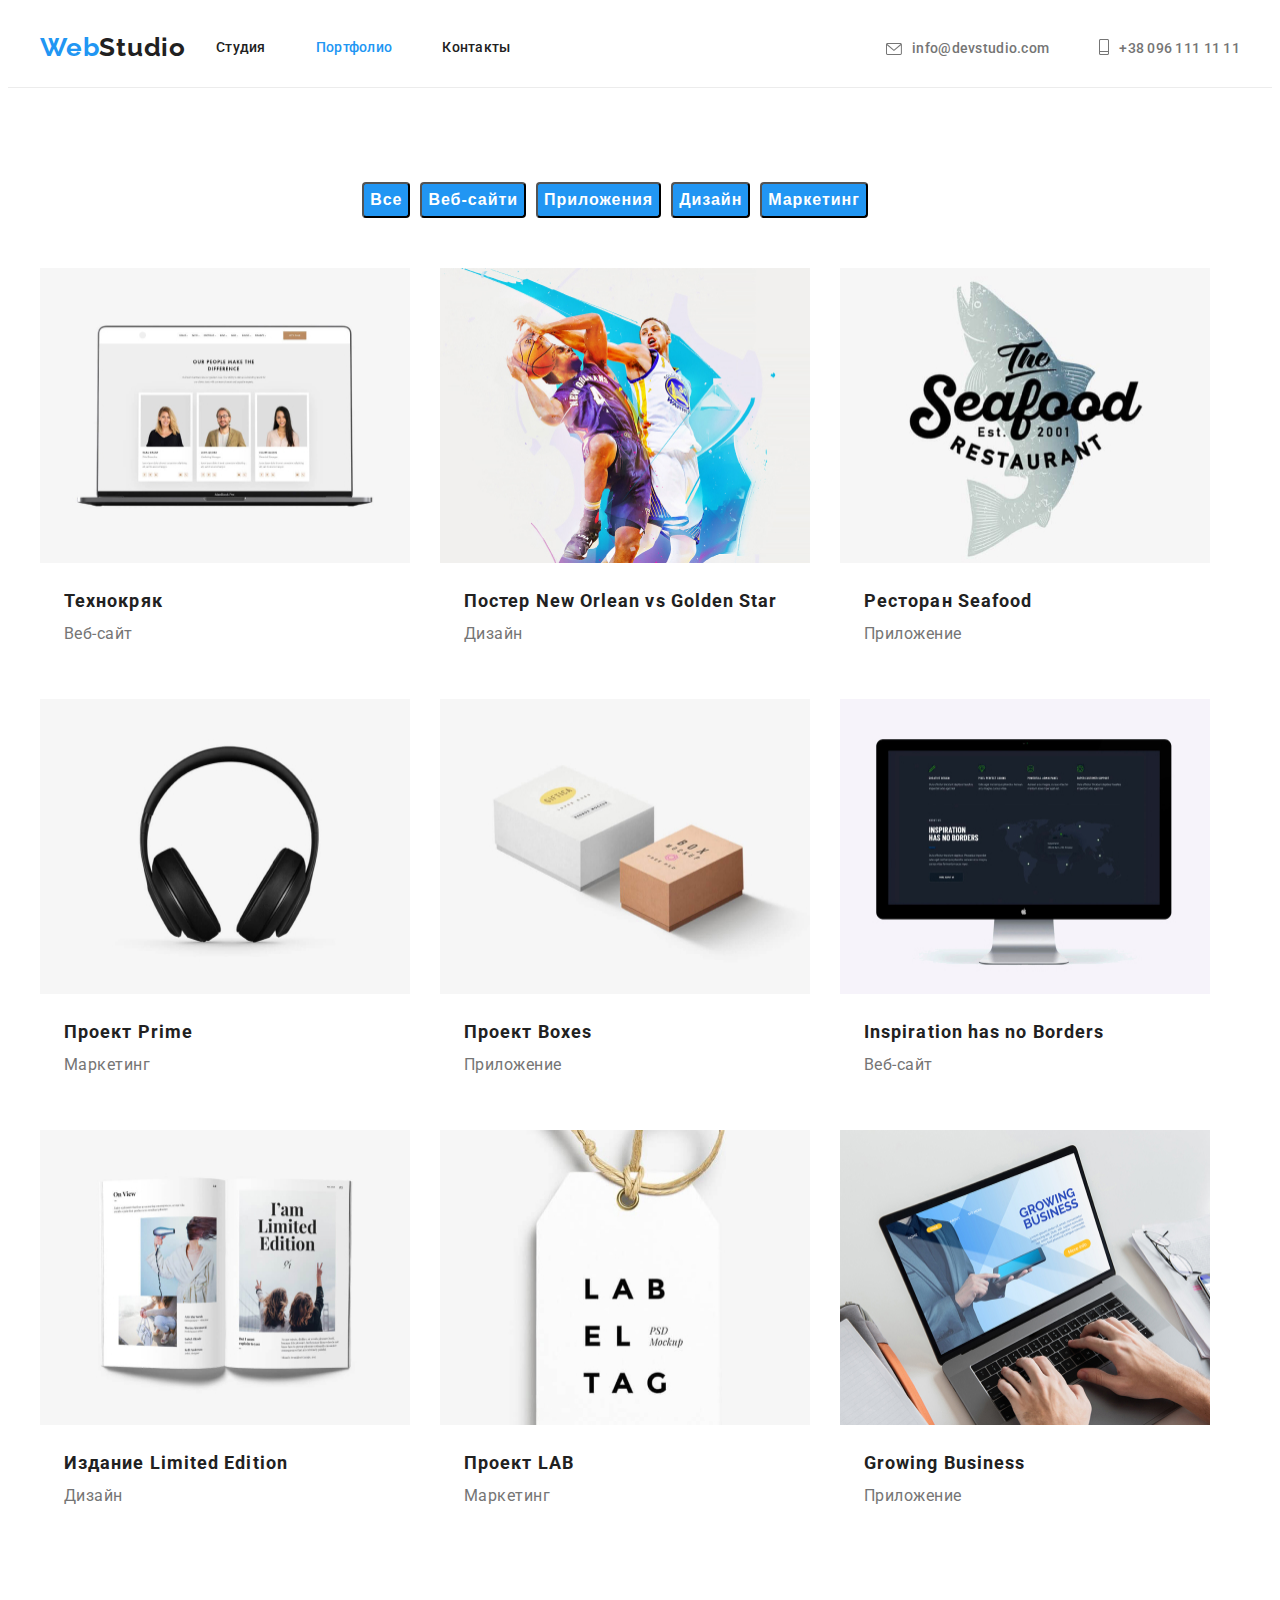
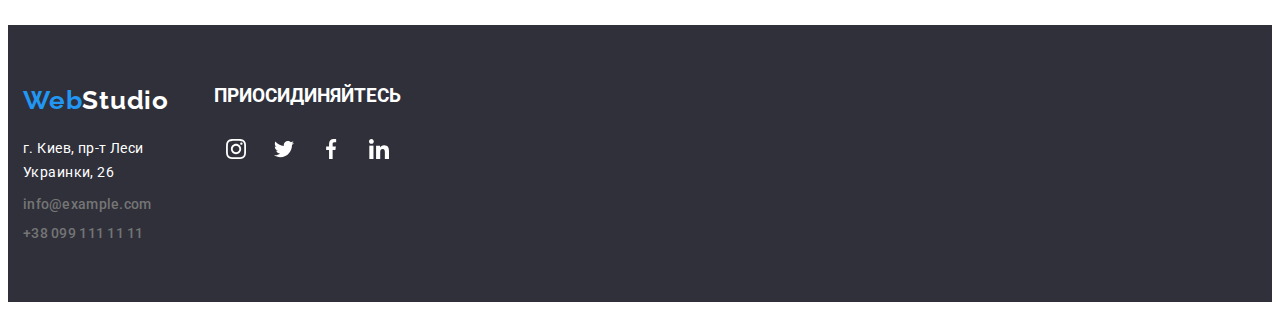
==== portfolio.html @ cb2737ea "DZ 6" ====
<!DOCTYPE html>
<html lang="en">
<head>
    <meta charset="UTF-8">
    <meta http-equiv="X-UA-Compatible" content="IE=edge">
    <meta name="viewport" content="width=device-width, initial-scale=1.0">
    <title>Портфолио</title>
    <link rel="preconnect" href="https://fonts.gstatic.com">
    <link href="https://fonts.googleapis.com/css2?family=Raleway:wght@700&family=Roboto:wght@400;500;700;900&display=swap"
        rel="stylesheet">
        <link rel="stylesheet" href="https://cdnjs.cloudflare.com/ajax/libs/modern-normalize/1.0.0/modern-normalize.min.css"
            integrity="sha512-ISS7cAi1PEhQ8jnbJpJZMd29NlhNj4AWYyLOSp2CE/CsHxTCu+r+t0D2yoJudVrd0/8fTVPUVDzY5Tvli75u/g=="
            crossorigin="anonymous" referrerpolicy="no-referrer" />
    <link rel="stylesheet" href="css/style.css">
</head>
<body>
<header class="header">
    <div class="container con-header">
        <nav class="navigation">

            <a class="logo link" href="./index.html">Web<span class="logo-header">Studio</span></a>
            <ul class="navigation-list list">

                <li class="navigation-item">
                    <a class="navigation-link link " href="./index.html">Студия</a>
                </li>
                <li class="navigation-item">
                    <a class="navigation-link link current" href="./portfolio.html">Портфолио</a>
                </li>
                <li class="navigation-item">
                    <a class="navigation-link link" href="">Контакты</a>
                </li>
            </ul>
        </nav>
        <ul class="contakt-list">
            <li class="contakt-item list">
                <a class="mail-link link" href="">
                    <svg class="contact-svg" height="12px" width="16px">
                        <use href="/images/sprite.svg#icon-mail"></use>
                    </svg>info@devstudio.com</a>
            </li>
            <li class="contakt-item list">
                <a class="tel-link link" href=""><svg class="contact-svg" height="16px" width="10px">
                        <use href="/images/sprite.svg#icon-telbook"></use>
                    </svg>+38 096 111 11 11</a>
            </li>
        </ul>
    </div>
</header>
    <main class="main">
        <section class="menu">
            <div class="container" >
                <ul class="btn-list list">
                    <li class="btn-item"><button class="butn-type" type="button">Все</button></li>
                    <li class="btn-item"><button class="butn-type" type="button">Веб-сайти</button></li>
                    <li class="btn-item"><button class="butn-type" type="button">Приложения</button></li>
                    <li class="btn-item"><button class="butn-type" type="button">Дизайн</button></li>
                    <li class="btn-item"><button class="butn-type" type="button">Маркетинг</button></li>
                </ul>
            
            <ul class="menu-list list ">
                <li class="menu-item">
                    <a href="#" class="team-list-link-wraper link" ></a>
                    <div class="div-overlay"> 
                    <img src="./images/portfolio/img.jpg" alt="" width="370" height="295">
        
                    <p class="overlay" >Технокряк это современная площадка распространения коронавируса. Компании используют эту платформу для цифрового
                    шпионажа и атак на защищённые сервера конкурентов.</p></div>
                    <div class="menu-div">
                    <h3 class="menu-description">Технокряк</h3>
                    <p class="menu-description-p" >Веб-сайт</p></div>
                </li>
                <li class="menu-item"><img src="./images/portfolio/img-1.jpg" alt="" width="370" height="295">
                    <div class="menu-div">
                <h3 class="menu-description">Постер New Orlean vs Golden Star</h3>
                    <p class="menu-description-p" >Дизайн</p></div>
                </li>
                <li class="menu-item"><img src="./images/portfolio/img-2.jpg" alt="" width="370" height="295">
                    
                    <div class="menu-div">
                <h3 class="menu-description">Ресторан Seafood</h3>
                    <p class="menu-description-p" >Приложение</p></div>
                </li>
                <li class="menu-item"><img src="./images/portfolio/img-3.jpg" alt="" width="370" height="295">
                    <div class="menu-div">
                <h3 class="menu-description">Проект Prime</h3>
                    <p class="menu-description-p" >Маркетинг</p></div>
                </li>
                <li class="menu-item"><img src="./images/portfolio/img-4.jpg" alt="" width="370" height="295">
                    <div class="menu-div">
                <h3 class="menu-description">Проект Boxes</h3>
                    <p class="menu-description-p" >Приложение</p></div>
                </li>
                <li class="menu-item"><img src="./images/portfolio/img-5.jpg" alt="" width="370" height="295">
                    <div class="menu-div">
                <h3 class="menu-description">Inspiration has no Borders</h3>
                    <p class="menu-description-p" >Веб-сайт</p></div>
                </li>
                <li class="menu-item"><img src="./images/portfolio/img-6.jpg" alt="" width="370" height="295">
                    <div class="menu-div">
                <h3 class="menu-description">Издание Limited Edition</h3>
                    <p class="menu-description-p" >Дизайн</p></div>
                </li>
                <li class="menu-item"><img src="./images/portfolio/img-7.jpg" alt="" width="370" height="295">
                    <div class="menu-div">
                <h3 class="menu-description">Проект LAB</h3>
                    <p class="menu-description-p" >Маркетинг</p></div>
                </li>
                <li class="menu-item"><img src="./images/portfolio/img-8.jpg" alt="" width="370" height="295">
                    <div class="menu-div">
                <h3 class="menu-description">Growing Business</h3>
                    <p class="menu-description-p" >Приложение</p></div>
                </li>
            </ul>
            </div>
        </section>
    </main>
    <footer class="footer-menu">
        <div class="container">
            <a class="logo link" href="./index.html">Web<span class="logo-footer">Studio</span></a>
            <address class="footer">
                <ul class="footer-list list">
                    <li class="footer-item"><a class="footer-contact-one link" href="https://goo.gl/maps/YCKshzvYgtPCa8FL9"
                            target="_blank" rel="noopener noreferrer">г. Киев, пр-т Леси Украинки, 26</a>
                    </li>
                    <li class="footer-item"><a class="footer-contact link"
                            href="mailto:info@example.com">info@example.com</a></li>
                    <li class="footer-item"><a class="footer-contact link" href="tel:+380991111111">+38 099 111 11 11</a>
                    </li>
                </ul>
            </address>
        </div>
        <div class="conect">
            <h3 class="conect-social">ПРИОСИДИНЯЙТЕСЬ</h3>
            <ul class="social-list list">
                <li class="social-list-item">
                    <a href="" class="social-list-links link">
                        <svg class="social-list-icons">
                            <use href="./images/sprite.svg#icon-instagram"></use>
                        </svg>
                    </a>
                </li>
                <li class="social-list-item">
                    <a href="" class="social-list-links link">
                        <svg class="social-list-icons">
                            <use href="./images/sprite.svg#icon-twitter"></use>
                        </svg>
                    </a>
                </li>
                <li class="social-list-item">
                    <a href="" class="social-list-links link">
                        <svg class="social-list-icons">
                            <use href="./images/sprite.svg#icon-facebook"></use>
                        </svg>
                    </a>
                </li>
                <li class="social-list-item">
                    <a href="" class="social-list-links link">
                        <svg class="social-list-icons">
                            <use href="./images/sprite.svg#icon-linkedin"></use>
                        </svg>
                    </a>
                </li>
            </ul>
        
        </div>
    </footer>
</body>
</html>
---- css/style.css ----
:root {
  --primery-text-color: rgba(33, 150, 243, 1);
  --text-one-color: rgba(33, 33, 33, 1);
  --text-two-color: rgba(117, 117, 117, 1);
  --backgraund-color: rgba(47, 48, 58, 1);
  --adres-color: rgba(255, 255, 255, 1);
  --adres-two-color: rgba(255, 255, 255, 0, 6);
  --butn-color: rgba(245, 244, 250, 1);
}
h1,
h2,
h3,
h4,
h5,
h6,
p {
  margin-top: 0;
  margin-bottom: 0;
}
ul,
ol {
  margin-top: 0;
  margin-bottom: 0;
  padding-left: 0;
}
img {
  display: block;
}
body {
  font-family: Roboto;
}

.list {
  list-style: none;
}
.link {
  text-decoration: none;
}
.container {
  width: 1200px;
  padding-left: 15px;
  padding-right: 15px;
  margin-left: auto;
  margin-right: auto;
}
.header {
  padding-top: 24px;
  padding-bottom: 24px;
  border-bottom: 1px Solid #ececec;
}
.logo-div {
  margin-right: 93px;
}
.logo {
  font-family: Raleway;
  font-weight: bold;
  font-size: 26px;
  line-height: 1.19;
  letter-spacing: 0.03em;
  color: var(--primery-text-color);
  display: block;
  align-items: center;
  justify-content: center;
  margin-right: 30px;
}

.logo-header {
  font-family: Raleway;
  font-weight: bold;
  font-size: 26px;
  line-height: 1.19;
  letter-spacing: 0.03em;
  color: var(--text-one-color);
}
.con-header {
  display: flex;
}
.navigation {
  display: flex;
  align-items: center;
}
.navigation-list {
  display: flex;
}
.navigation-item:not(:last-child) {
  margin-right: 50px;
}
.navigation-item {
  font-weight: 500;
  font-size: 14px;
  line-height: 16px;
  letter-spacing: 0.02em;
  color: var(--text-one-color);
}

.navigation-link {
  position: relative;
  font-weight: 500;
  font-size: 14px;
  line-height: 16px;
  letter-spacing: 0.02em;
  color: var(--text-one-color);
}
.navigation-item .link.current {
  color: var(--primery-text-color);
}
.contakt-list {
  display: flex;
  align-items: center;
  margin-left: auto;
}
.contakt-list .contakt-item + .contakt-item {
  margin-left: 50px;
}
.mail-link {
  font-weight: 500;
  font-size: 14px;
  line-height: 16px;
  letter-spacing: 0.02em;
  color: var(--text-two-color);
}
.contact-svg {
  margin-right: 10px;
  margin-bottom: -2px;
  fill: rgba(117, 117, 117, 1);
}
.contact-svg:hover,
.contact-svg:focus {
  fill: var(--primery-text-color);
}
.tel-link {
  font-weight: 500;
  font-size: 14px;
  line-height: 16px;
  letter-spacing: 0.02em;
  color: var(--text-two-color);
}
.navigation-link:hover,
.navigation-link:focus {
  color: var(--primery-text-color);
}
.mail-link:hover,
.mail-link:focus {
  color: var(--primery-text-color);
}
.tel-link:hover,
.tel-link:focus {
  color: var(--primery-text-color);
}

.hero {
  width: 1600px;
  padding-top: 200px;
  padding-bottom: 200px;
  background-color: rgba(196, 196, 196, 1);
  background: linear-gradient(rgba(47, 48, 58, 0.4), rgba(47, 48, 58, 0.4)),
    url('../images/hero/bg.jpg');
  background-size: cover;
}

.center-item-head {
  font-weight: 900;
  font-size: 44px;
  line-height: 60px;
  letter-spacing: 0.06em;
  text-transform: uppercase;
  text-align: center;
  color: white;
  margin: 0 auto;
  width: 696px;
}
.butn {
  font-weight: bold;
  font-size: 16px;
  line-height: 30px;
  letter-spacing: 0.06em;
  background: var(--primery-text-color);
  color: var(--adres-color);
  border-radius: 4px;
  margin-top: 30px;
  display: block;
  margin: 0 auto;
}
.butn-type {
  font-weight: bold;
  font-size: 16px;
  line-height: 30px;
  letter-spacing: 0.06em;
  background: var(--primery-text-color);
  color: var(--adres-color);
  border-radius: 4px;
}
.butn-type:hover,
.butn-type:focus {
  background-color: var(--adres-color);
  color: var(--primery-text-color);
}

.btn-item {
  display: flex;
}
.butn:hover,
.butn:focus {
  background-color: var(--adres-color);
  color: var(--primery-text-color);
}
.description {
  padding-top: 94px;
}
.description-list {
  display: flex;
  justify-content: space-between;
}
.description-item:not(:last-child) {
  margin-right: 30px;
}
.description-foto {
  display: flex;
  justify-content: space-between;
}
.description-header {
  font-weight: bold;
  font-size: 14px;
  line-height: 16px;
  letter-spacing: 0.03em;
  text-transform: uppercase;
  color: var(--text-one-color);
  width: 270px;
  height: 16px;
}
.description-p {
  font-size: 14px;
  line-height: 24px;
  letter-spacing: 0.03em;
  color: var(--text-two-color);
  width: 270px;
  height: 75px;
  align: Left;
  margin-top: 10px;
}
.work {
  padding-top: 94px;
  padding-bottom: 94px;
}
.work-description {
  font-weight: bold;
  font-size: 36px;
  line-height: 42px;
  letter-spacing: 0.03em;
  color: var(--text-one-color);
  text-align: center;
  margin-bottom: 50px;
}

.team {
  padding-top: 94px;
  padding-bottom: 94px;
  text-align: center;
  background-color: rgba(245, 244, 250, 1);
}
.team-photos {
  width: 270px;
  background-color: var(--adres-color);
}
.team-photos:not(:last-child) {
  margin-right: 30px;
}
.team-description {
  padding-top: 30px;
  padding-bottom: 30px;
  padding-left: 32px;
  padding-right: 32px;
}
.team-list {
  display: flex;
}

.team-header {
  font-weight: bold;
  font-size: 36px;
  line-height: 42px;
  letter-spacing: 0.03em;
  color: var(--text-one-color);
  text-align: center;
  margin-bottom: 50px;
}
.team-name {
  font-weight: 500;
  font-size: 16px;
  line-height: 19px;
  letter-spacing: 0.03em;
  color: var(--text-one-color);
}
.team-position {
  font-size: 16px;
  line-height: 19px;
  letter-spacing: 0.03em;
  color: var(--text-two-color);
  margin-bottom: 16px;
}

.logo-header {
  color: var(--text-one-color);
}

.footer-menu {
  display: flex;
  padding-top: 60px;
  padding-bottom: 60px;
}
.footer-contact {
  font-size: 14px;
  line-height: 24px;
  letter-spacing: 0.03em;
}
.footer-item:not(:last-child) {
  margin-bottom: 10px;
}
.footer-contact:hover,
.footer-contact:focus {
  color: var(--primery-text-color);
}
.menu-description {
  font-weight: bold;
  font-size: 18px;
  line-height: 36px;
  letter-spacing: 0.06em;
  color: var(--text-one-color);
}
.menu {
  padding-top: 94px;
  padding-bottom: 94px;
}
.menu-list {
  display: flex;
  flex-wrap: wrap;
  margin-left: -30px;
  margin-top: -30px;
}
.menu-description-p {
  font-size: 16px;
  line-height: 30px;
  letter-spacing: 0.03em;
  color: var(--text-two-color);
}
.menu-item {
  margin-left: 30px;
  margin-top: 30px;
}

.menu-div {
  padding-top: 20px;
  padding-bottom: 20px;
  padding-left: 24px;
  padding-right: 24px;
}
.footer {
  font-style: normal;
  margin-top: 20px;
}
.footer-contact {
  font-weight: 500;
  font-size: 14px;
  line-height: 16px;
  letter-spacing: 0.02em;
  color: var(--text-two-color);
}
.hero {
  background-color: var(--backgraund-color);
}
.btn-list {
  display: flex;
  justify-content: center;
  margin-right: 50px;
  margin-bottom: 50px;
}
.btn-item:not(:last-child) {
  margin-right: 10px;
}
.footer-menu {
  background-color: rgba(47, 48, 58, 1);
}
.footer-contact-one {
  font-family: Roboto;
  font-size: 14px;
  line-height: 24px;
  letter-spacing: 0.03em;

  color: white;
}
.logo-footer {
  color: var(--adres-color);
}
.social-list-icon {
  width: 20px;
  height: 20px;
  fill: rgba(175, 177, 184, 1);
}
.social-list {
  display: flex;
  justify-content: space-between;
}
.social-list-link {
  display: flex;
  justify-content: center;
  align-items: center;
  width: 44px;
  height: 44px;
  background-color: rgba(255, 255, 255, 1);
  border-radius: 50%;
}
.social-list-link:hover,
.social-list-link:focus {
  fill: rgba(255, 255, 255, 1);
  background-color: rgba(33, 150, 243, 1);
}
.social-list-link:hover .social-list-icon,
.social-list-link:focus .social-list-icon {
  fill: var(--adres-color);
}
.social-list-links:hover,
.social-list-links:focus {
  background-color: rgba(33, 150, 243, 1);
}
.social-list-links {
  display: flex;
  justify-content: center;
  align-items: center;
  width: 44px;
  height: 44px;
  fill: var(--primery-text-color);
  border-radius: 50%;
}

.social-list-icons {
  width: 20px;
  height: 20px;
  fill: var(--adres-color);
}
.clients {
  padding-left: 215px;
  padding-right: 215px;
}
.clients-header {
  font-weight: bold;
  font-size: 36px;
  line-height: 42px;
  letter-spacing: 0.03em;
  color: var(--text-one-color);
  text-align: center;
  margin-bottom: 50px;
  margin-top: 94px;
}
.clients-list-icon {
  width: 106px;
  height: 60px;
  fill: rgba(175, 177, 184, 1);
}
.clients-list-link {
  display: flex;
  justify-content: center;
  align-items: center;
  border: 1px solid rgba(175, 177, 184, 1);
  width: 170px;
  height: 92px;
}
.clients-list-link:hover,
.clients-list-link:focus {
  background-color: var(--primery-text-color);
}
.clients-list-link:hover .clients-list-icon,
.clients-list-link:focus .clients-list-icon {
  fill: var(--adres-color);
}
.clients-list {
  display: flex;
  justify-content: space-between;
  margin-bottom: 94px;
}
.conect {
  margin-right: 1100px;
  padding-bottom: 30px;
}
.conect-social {
  color: var(--adres-color);
  margin-bottom: 20px;
}
.des {
  width: 270px;
  height: 120px;
}
.des-icon {
  margin-left: 100px;
  margin-bottom: 30px;
}
.overlay {
  position: absolute;
  top: 0;
  left: 0;
  padding-left: 24px;
  padding-right: 24px;
  padding-top: 63px;
  padding-bottom: 63px;
  color: #ffffff;
  width: 100%;
  height: 294px;
  font-size: 18px;
  line-height: 28px;
  letter-spacing: 0.03em;
  transform: translateY(100%);
  transition: transform 250ms linear;

  background-color: rgba(33, 150, 243, 0.9);
}
.div-overlay {
  position: relative;
  overflow: hidden;
}
.div-overlay:hover .overlay,
.div-overlay:focus .overlay {
  transform: translateY(0);
}
.work-photo-overlay-one {
  position: absolute;
  width: 370px;
  height: 70px;
  color: #ffffff;
  font-size: 14px;
  line-height: 16px;
  text-align: center;
  letter-spacing: 0.03em;
  text-transform: uppercase;
  padding-top: 27px;
  padding-bottom: 27px;
  bottom: 0;

  background-color: rgba(47, 48, 58, 0.8);
}
.work-photo-overlay-two {
  position: absolute;
  width: 370px;
  height: 70px;
  color: #ffffff;
  font-size: 14px;
  line-height: 16px;
  text-align: center;
  letter-spacing: 0.03em;
  text-transform: uppercase;
  padding-top: 27px;
  padding-bottom: 27px;
  bottom: 0;
  left: 415px;
  background-color: rgba(47, 48, 58, 0.8);
}
.work-photo-overlay-three {
  position: absolute;
  width: 370px;
  height: 70px;
  color: #ffffff;
  font-size: 14px;
  line-height: 16px;
  text-align: center;
  letter-spacing: 0.03em;
  text-transform: uppercase;
  padding-top: 27px;
  padding-bottom: 27px;
  bottom: 0;
  left: 815px;
  background-color: rgba(47, 48, 58, 0.8);
}
.description-foto {
  position: relative;
}
.backdrop {
  position: fixed;
  top: 0;
  left: 0;
  width: 100vw;
  height: 100vh;
  background-color: rgba(0, 0, 0, 0.2);
}
.modal {
  position: absolute;
  top: 50%;
  left: 50%;
  transform: translate(-10%, -20%);
  width: 528px;
  height: 580px;
  left: 536px;
  top: 221px;

  background: #ffffff;
}
.model-close-butn {
  display: flex;
  text-align: center;
  justify-content: center;

  padding-top: 5px;
  position: absolute;
  top: 8px;
  right: 8px;
  width: 30px;
  height: 30px;
  background-color: transparent;
  border: 1px solid rgba(0, 0, 0, 0.1);
  border-radius: 50%;
  cursor: pointer;
}
.is-hidden {
  opacity: 0;
  visibility: hidden;
  pointer-events: none;
}
.navigation-link::after {
  content: '';
  position: absolute;
  bottom: 0;
  margin-bottom: -31px;
  display: block;
  width: 100%;
  height: 5px;
  background-color: rgba(33, 150, 243, 1);
  opacity: 0;
  transition: 250ms;
}
.navigation-link:hover::after {
  opacity: 1;
}
.icon-x {
  width: 18px;
  height: 18px;
}
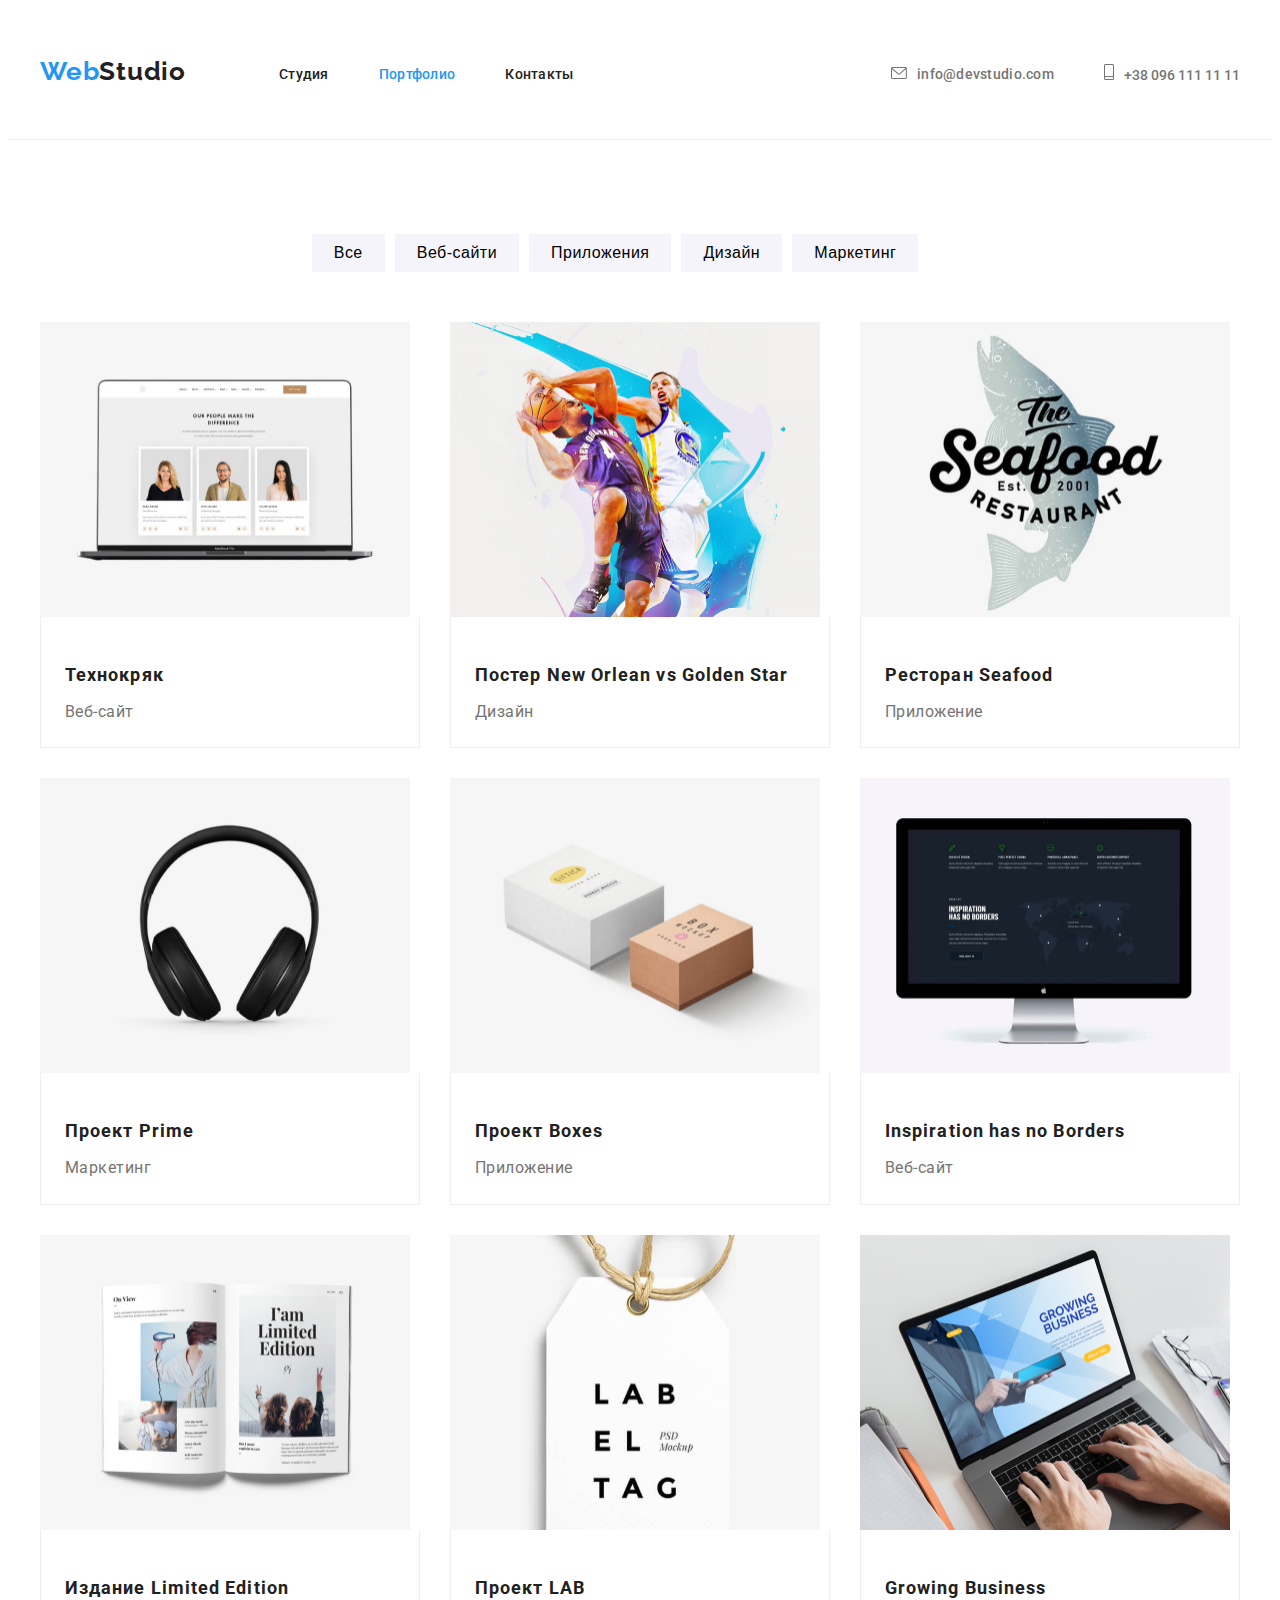
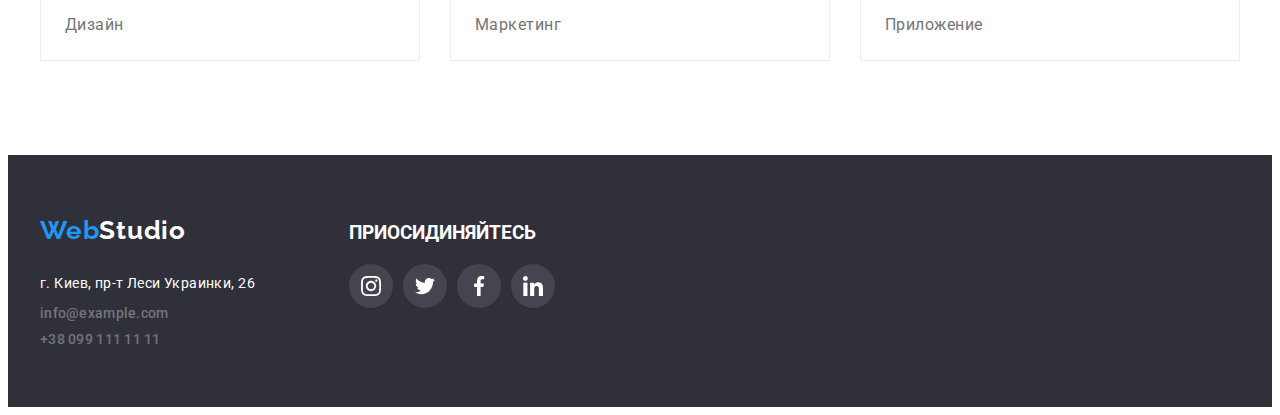
==== commit 354fec2e: "DZ6" ====
--- a/portfolio.html
+++ b/portfolio.html
@@ -22,7 +22,7 @@
             <ul class="navigation-list list">
 
                 <li class="navigation-item">
-                    <a class="navigation-link link " href="./index.html">Студия</a>
+                    <a class="navigation-link link" href="./index.html">Студия</a>
                 </li>
                 <li class="navigation-item">
                     <a class="navigation-link link current" href="./portfolio.html">Портфолио</a>
@@ -34,14 +34,14 @@
         </nav>
         <ul class="contakt-list">
             <li class="contakt-item list">
-                <a class="mail-link link" href="">
+                <a class="mail-link link" href="mailto:info@devstudio.com">
                     <svg class="contact-svg" height="12px" width="16px">
-                        <use href="/images/sprite.svg#icon-mail"></use>
+                        <use href="./images/sprite.svg#icon-mail"></use>
                     </svg>info@devstudio.com</a>
             </li>
             <li class="contakt-item list">
-                <a class="tel-link link" href=""><svg class="contact-svg" height="16px" width="10px">
-                        <use href="/images/sprite.svg#icon-telbook"></use>
+                <a class="tel-link link" href="tel:80961111111"><svg class="contact-svg" height="16px" width="10px">
+                        <use href="./images/sprite.svg#icon-telbook"></use>
                     </svg>+38 096 111 11 11</a>
             </li>
         </ul>
@@ -60,7 +60,7 @@
             
             <ul class="menu-list list ">
                 <li class="menu-item">
-                    <a href="#" class="team-list-link-wraper link" ></a>
+                    <a href="#" class="texno-link" >
                     <div class="div-overlay"> 
                     <img src="./images/portfolio/img.jpg" alt="" width="370" height="295">
         
@@ -69,101 +69,172 @@
                     <div class="menu-div">
                     <h3 class="menu-description">Технокряк</h3>
                     <p class="menu-description-p" >Веб-сайт</p></div>
-                </li>
-                <li class="menu-item"><img src="./images/portfolio/img-1.jpg" alt="" width="370" height="295">
+                    </a>
+                </li>
+                <li class="menu-item">
+                    <a href="#" class="texno-link">
+                    <div class="div-overlay">
+                    <img src="./images/portfolio/img-1.jpg" alt="" width="370" height="295">
+
+                    <p class="overlay">Технокряк это современная площадка распространения коронавируса. Компании используют эту платформу
+                        для цифрового
+                        шпионажа и атак на защищённые сервера конкурентов.</p>
+                    </div>
                     <div class="menu-div">
                 <h3 class="menu-description">Постер New Orlean vs Golden Star</h3>
                     <p class="menu-description-p" >Дизайн</p></div>
-                </li>
-                <li class="menu-item"><img src="./images/portfolio/img-2.jpg" alt="" width="370" height="295">
+                    </a>
+                </li>
+                <li class="menu-item">
+                    <a href="#" class="texno-link">
+                        <div class="div-overlay">
+                    <img src="./images/portfolio/img-2.jpg" alt="" width="370" height="295">
                     
+                    <p class="overlay">Технокряк это современная площадка распространения коронавируса. Компании используют эту платформу
+                        для цифрового
+                        шпионажа и атак на защищённые сервера конкурентов.</p></div>
                     <div class="menu-div">
                 <h3 class="menu-description">Ресторан Seafood</h3>
                     <p class="menu-description-p" >Приложение</p></div>
-                </li>
-                <li class="menu-item"><img src="./images/portfolio/img-3.jpg" alt="" width="370" height="295">
+                    </a>
+                </li>
+                <li class="menu-item">
+                    <a href="#" class="texno-link">
+                        <div class="div-overlay">
+                    <img src="./images/portfolio/img-3.jpg" alt="" width="370" height="295">
+
+                    <p class="overlay">Технокряк это современная площадка распространения коронавируса. Компании используют эту платформу
+                        для цифрового
+                        шпионажа и атак на защищённые сервера конкурентов.</p>
+                    </div>
                     <div class="menu-div">
                 <h3 class="menu-description">Проект Prime</h3>
                     <p class="menu-description-p" >Маркетинг</p></div>
-                </li>
-                <li class="menu-item"><img src="./images/portfolio/img-4.jpg" alt="" width="370" height="295">
+                    </a>
+                </li>
+                <li class="menu-item">
+                    <a href="#" class="texno-link">
+                        <div class="div-overlay">
+                    <img src="./images/portfolio/img-4.jpg" alt="" width="370" height="295">
+                    <p class="overlay">Технокряк это современная площадка распространения коронавируса. Компании используют эту платформу
+                        для цифрового
+                        шпионажа и атак на защищённые сервера конкурентов.</p>
+                    </div>
                     <div class="menu-div">
                 <h3 class="menu-description">Проект Boxes</h3>
                     <p class="menu-description-p" >Приложение</p></div>
-                </li>
-                <li class="menu-item"><img src="./images/portfolio/img-5.jpg" alt="" width="370" height="295">
+                    </a>
+                </li>
+                <li class="menu-item">
+                    <a href="#" class="texno-link">
+                        <div class="div-overlay">
+                    <img src="./images/portfolio/img-5.jpg" alt="" width="370" height="295">
+                    <p class="overlay">Технокряк это современная площадка распространения коронавируса. Компании используют эту платформу
+                        для цифрового
+                        шпионажа и атак на защищённые сервера конкурентов.</p>
+                    </div>
                     <div class="menu-div">
                 <h3 class="menu-description">Inspiration has no Borders</h3>
                     <p class="menu-description-p" >Веб-сайт</p></div>
-                </li>
-                <li class="menu-item"><img src="./images/portfolio/img-6.jpg" alt="" width="370" height="295">
+                    </a>
+                </li>
+                <li class="menu-item">
+                    <a href="#" class="texno-link">
+                        <div class="div-overlay">
+                    <img src="./images/portfolio/img-6.jpg" alt="" width="370" height="295">
+                    <p class="overlay">Технокряк это современная площадка распространения коронавируса. Компании используют эту платформу
+                        для цифрового
+                        шпионажа и атак на защищённые сервера конкурентов.</p>
+                    </div>
                     <div class="menu-div">
                 <h3 class="menu-description">Издание Limited Edition</h3>
                     <p class="menu-description-p" >Дизайн</p></div>
-                </li>
-                <li class="menu-item"><img src="./images/portfolio/img-7.jpg" alt="" width="370" height="295">
+                    </a>
+                </li>
+                <li class="menu-item">
+                    <a href="#" class="texno-link">
+                        <div class="div-overlay">
+                    <img src="./images/portfolio/img-7.jpg" alt="" width="370" height="295">
+                    <p class="overlay">Технокряк это современная площадка распространения коронавируса. Компании используют эту платформу
+                        для цифрового
+                        шпионажа и атак на защищённые сервера конкурентов.</p>
+                    </div>
                     <div class="menu-div">
                 <h3 class="menu-description">Проект LAB</h3>
                     <p class="menu-description-p" >Маркетинг</p></div>
-                </li>
-                <li class="menu-item"><img src="./images/portfolio/img-8.jpg" alt="" width="370" height="295">
+                    </a>
+                </li>
+                <li class="menu-item">
+                    <a href="#" class="texno-link">
+                        <div class="div-overlay">
+                    <img src="./images/portfolio/img-8.jpg" alt="" width="370" height="295">
+                    <p class="overlay">Технокряк это современная площадка распространения коронавируса. Компании используют эту платформу
+                        для цифрового
+                        шпионажа и атак на защищённые сервера конкурентов.</p>
+                        </div>
                     <div class="menu-div">
                 <h3 class="menu-description">Growing Business</h3>
                     <p class="menu-description-p" >Приложение</p></div>
+                    </a>
                 </li>
             </ul>
             </div>
         </section>
     </main>
     <footer class="footer-menu">
-        <div class="container">
-            <a class="logo link" href="./index.html">Web<span class="logo-footer">Studio</span></a>
-            <address class="footer">
-                <ul class="footer-list list">
-                    <li class="footer-item"><a class="footer-contact-one link" href="https://goo.gl/maps/YCKshzvYgtPCa8FL9"
-                            target="_blank" rel="noopener noreferrer">г. Киев, пр-т Леси Украинки, 26</a>
-                    </li>
-                    <li class="footer-item"><a class="footer-contact link"
-                            href="mailto:info@example.com">info@example.com</a></li>
-                    <li class="footer-item"><a class="footer-contact link" href="tel:+380991111111">+38 099 111 11 11</a>
+        <div class="container foot-div">
+            <div class="footer-div">
+                <a class="logo link" href="./index.html">Web<span class="logo-footer">Studio</span></a>
+                <address class="footer">
+                    <ul class="footer-list list">
+                        <li class="footer-item"><a class="footer-contact-one link"
+                                href="https://goo.gl/maps/YCKshzvYgtPCa8FL9" target="_blank" rel="noopener noreferrer">г.
+                                Киев, пр-т Леси Украинки, 26</a>
+                        </li>
+                        <li class="footer-item"><a class="footer-contact link"
+                                href="mailto:info@example.com">info@example.com</a></li>
+                        <li class="footer-item"><a class="footer-contact link" href="tel:+380991111111">+38 099 111 11
+                                11</a></li>
+                    </ul>
+    
+                </address>
+            </div>
+            <div class="conect">
+                <h3 class="conect-social">ПРИОСИДИНЯЙТЕСЬ</h3>
+                <ul class="social-list list">
+                    <li class="social-list-item">
+                        <a href="" class="social-list-links link">
+                            <svg class="social-list-icons">
+                                <use href="./images/sprite.svg#icon-instagram"></use>
+                            </svg>
+                        </a>
+                    </li>
+                    <li class="social-list-item">
+                        <a href="" class="social-list-links link">
+                            <svg class="social-list-icons">
+                                <use href="./images/sprite.svg#icon-twitter"></use>
+                            </svg>
+                        </a>
+                    </li>
+                    <li class="social-list-item">
+                        <a href="" class="social-list-links link">
+                            <svg class="social-list-icons">
+                                <use href="./images/sprite.svg#icon-facebook"></use>
+                            </svg>
+                        </a>
+                    </li>
+                    <li class="social-list-item">
+                        <a href="" class="social-list-links link">
+                            <svg class="social-list-icons">
+                                <use href="./images/sprite.svg#icon-linkedin"></use>
+                            </svg>
+                        </a>
                     </li>
                 </ul>
-            </address>
+    
+            </div>
         </div>
-        <div class="conect">
-            <h3 class="conect-social">ПРИОСИДИНЯЙТЕСЬ</h3>
-            <ul class="social-list list">
-                <li class="social-list-item">
-                    <a href="" class="social-list-links link">
-                        <svg class="social-list-icons">
-                            <use href="./images/sprite.svg#icon-instagram"></use>
-                        </svg>
-                    </a>
-                </li>
-                <li class="social-list-item">
-                    <a href="" class="social-list-links link">
-                        <svg class="social-list-icons">
-                            <use href="./images/sprite.svg#icon-twitter"></use>
-                        </svg>
-                    </a>
-                </li>
-                <li class="social-list-item">
-                    <a href="" class="social-list-links link">
-                        <svg class="social-list-icons">
-                            <use href="./images/sprite.svg#icon-facebook"></use>
-                        </svg>
-                    </a>
-                </li>
-                <li class="social-list-item">
-                    <a href="" class="social-list-links link">
-                        <svg class="social-list-icons">
-                            <use href="./images/sprite.svg#icon-linkedin"></use>
-                        </svg>
-                    </a>
-                </li>
-            </ul>
-        
-        </div>
+    
     </footer>
 </body>
 </html>--- a/css/style.css
+++ b/css/style.css
@@ -25,6 +25,7 @@
 }
 img {
   display: block;
+  max-width: 100%;
 }
 body {
   font-family: Roboto;
@@ -61,9 +62,14 @@
   display: block;
   align-items: center;
   justify-content: center;
-  margin-right: 30px;
-}
-
+  margin-right: 93px;
+}
+.logo::after {
+  content: "";
+  display: block;
+  width: 100%;
+  height: 5px;
+}
 .logo-header {
   font-family: Raleway;
   font-weight: bold;
@@ -100,10 +106,33 @@
   line-height: 16px;
   letter-spacing: 0.02em;
   color: var(--text-one-color);
-}
+  transition: color 250ms cubic-bezier(0.4, 0, 0.2, 1);
+}
+
+.navigation-link::after {
+  content: "";
+  position: absolute;
+  bottom: 0;
+  margin-bottom: -31px;
+  display: block;
+  width: 100%;
+  height: 5px;
+  background-color: rgba(33, 150, 243, 1);
+  opacity: 0;
+  transition: opacity 250ms cubic-bezier(0.4, 0, 0.2, 1),
+    visibility 250ms cubic-bezier(0.4, 0, 0.2, 1);
+}
+
 .navigation-item .link.current {
   color: var(--primery-text-color);
 }
+.navigation-link:hover::after {
+  opacity: 1;
+}
+.navigation-link:focus,
+.navigation-link:hover {
+  color: var(--primery-text-color);
+}
 .contakt-list {
   display: flex;
   align-items: center;
@@ -113,32 +142,37 @@
   margin-left: 50px;
 }
 .mail-link {
+  display: flex;
+  align-items: center;
   font-weight: 500;
   font-size: 14px;
   line-height: 16px;
   letter-spacing: 0.02em;
   color: var(--text-two-color);
+  transition: color 250ms cubic-bezier(0.4, 0, 0.2, 1);
 }
 .contact-svg {
   margin-right: 10px;
-  margin-bottom: -2px;
-  fill: rgba(117, 117, 117, 1);
-}
+  fill: currentColor;
+}
+
 .contact-svg:hover,
 .contact-svg:focus {
   fill: var(--primery-text-color);
 }
 .tel-link {
+  display: flex;
+  align-items: center;
+  padding-top: 32px;
+  padding-bottom: 32px;
+  color: var(--text-two-color);
   font-weight: 500;
   font-size: 14px;
-  line-height: 16px;
-  letter-spacing: 0.02em;
-  color: var(--text-two-color);
-}
-.navigation-link:hover,
-.navigation-link:focus {
-  color: var(--primery-text-color);
-}
+  line-height: 1.1;
+  text-decoration: none;
+  transition: color 250ms cubic-bezier(0.4, 0, 0.2, 1);
+}
+
 .mail-link:hover,
 .mail-link:focus {
   color: var(--primery-text-color);
@@ -154,7 +188,7 @@
   padding-bottom: 200px;
   background-color: rgba(196, 196, 196, 1);
   background: linear-gradient(rgba(47, 48, 58, 0.4), rgba(47, 48, 58, 0.4)),
-    url('../images/hero/bg.jpg');
+    url("../images/hero/bg.jpg");
   background-size: cover;
 }
 
@@ -173,37 +207,45 @@
   font-weight: bold;
   font-size: 16px;
   line-height: 30px;
-  letter-spacing: 0.06em;
+  border: none;
   background: var(--primery-text-color);
   color: var(--adres-color);
   border-radius: 4px;
   margin-top: 30px;
+  padding: 10px 32px;
   display: block;
   margin: 0 auto;
+  transition: 250ms cubic-bezier(0.4, 0, 0.2, 1);
+  cursor: pointer;
 }
 .butn-type {
-  font-weight: bold;
+  padding: 6px 22px;
+  font-weight: 500;
   font-size: 16px;
-  line-height: 30px;
-  letter-spacing: 0.06em;
-  background: var(--primery-text-color);
-  color: var(--adres-color);
+  line-height: 1.6;
+  text-align: center;
+  letter-spacing: 0.03em;
+  cursor: pointer;
   border-radius: 4px;
+  border: none;
+  transition: color 250ms cubic-bezier(0.4, 0, 0.2, 1),
+    background-color 250ms cubic-bezier(0.4, 0, 0.2, 1),
+    box-shadow 250ms cubic-bezier(0.4, 0, 0.2, 1);
+  background-color: rgba(245, 244, 250, 1);
 }
 .butn-type:hover,
 .butn-type:focus {
-  background-color: var(--adres-color);
-  color: var(--primery-text-color);
+  background-color: var(--primery-text-color);
+  color: var(--adres-color);
+  box-shadow: 0px 3px 1px rgba(0, 0, 0, 0.1), 0px 1px 2px rgba(0, 0, 0, 0.08),
+    0px 2px 2px rgba(0, 0, 0, 0.12);
 }
 
 .btn-item {
   display: flex;
-}
-.butn:hover,
-.butn:focus {
-  background-color: var(--adres-color);
-  color: var(--primery-text-color);
-}
+  background-color: rgba(245, 244, 250, 1);
+}
+
 .description {
   padding-top: 94px;
 }
@@ -261,6 +303,9 @@
 .team-photos {
   width: 270px;
   background-color: var(--adres-color);
+  box-shadow: 0px 1px 3px rgba(0, 0, 0, 0.12), 0px 1px 1px rgba(0, 0, 0, 0.14),
+    0px 2px 1px rgba(0, 0, 0, 0.2);
+  border-radius: 0px 0px 4px 4px;
 }
 .team-photos:not(:last-child) {
   margin-right: 30px;
@@ -273,6 +318,7 @@
 }
 .team-list {
   display: flex;
+  justify-content: center;
 }
 
 .team-header {
@@ -304,9 +350,11 @@
 }
 
 .footer-menu {
-  display: flex;
   padding-top: 60px;
   padding-bottom: 60px;
+}
+.footer-div {
+  margin-right: 70px;
 }
 .footer-contact {
   font-size: 14px;
@@ -321,9 +369,10 @@
   color: var(--primery-text-color);
 }
 .menu-description {
-  font-weight: bold;
+  padding-top: 20px;
+  font-weight: 700;
   font-size: 18px;
-  line-height: 36px;
+  line-height: 2;
   letter-spacing: 0.06em;
   color: var(--text-one-color);
 }
@@ -336,24 +385,29 @@
   flex-wrap: wrap;
   margin-left: -30px;
   margin-top: -30px;
+  list-style: none;
 }
 .menu-description-p {
+  font-weight: 400;
   font-size: 16px;
-  line-height: 30px;
-  letter-spacing: 0.03em;
+  line-height: 1.9;
+  letter-spacing: 0.03em;
+  margin-top: 4px;
   color: var(--text-two-color);
 }
 .menu-item {
   margin-left: 30px;
   margin-top: 30px;
+  flex-basis: calc(100% / 3 - 30px);
+  transition: box-shadow 250ms cubic-bezier(0.4, 0, 0.2, 1);
 }
 
 .menu-div {
-  padding-top: 20px;
-  padding-bottom: 20px;
-  padding-left: 24px;
-  padding-right: 24px;
-}
+  padding: 20px 24px;
+  border: 1px solid #eeeeee;
+  border-top: 0;
+}
+
 .footer {
   font-style: normal;
   margin-top: 20px;
@@ -364,6 +418,7 @@
   line-height: 16px;
   letter-spacing: 0.02em;
   color: var(--text-two-color);
+  transition: 250ms cubic-bezier(0.4, 0, 0.2, 1);
 }
 .hero {
   background-color: var(--backgraund-color);
@@ -387,6 +442,10 @@
   letter-spacing: 0.03em;
 
   color: white;
+}
+.foot-div {
+  display: flex;
+  align-items: baseline;
 }
 .logo-footer {
   color: var(--adres-color);
@@ -395,10 +454,18 @@
   width: 20px;
   height: 20px;
   fill: rgba(175, 177, 184, 1);
+  transition: fill 250ms cubic-bezier(0.4, 0, 0.2, 1);
 }
 .social-list {
   display: flex;
-  justify-content: space-between;
+  justify-content: center;
+}
+.social-list:not(:last-child) {
+  margin-right: 10px;
+}
+.link {
+  display: block;
+  text-decoration: none;
 }
 .social-list-link {
   display: flex;
@@ -408,6 +475,13 @@
   height: 44px;
   background-color: rgba(255, 255, 255, 1);
   border-radius: 50%;
+  transition: background-color 250ms cubic-bezier(0.4, 0, 0.2, 1);
+}
+.social-list-item {
+  border-radius: 0px 0px 4px 4px;
+}
+.social-list-item:not(:last-child) {
+  margin-right: 10px;
 }
 .social-list-link:hover,
 .social-list-link:focus {
@@ -428,8 +502,10 @@
   align-items: center;
   width: 44px;
   height: 44px;
+  background-color: rgba(255, 255, 255, 0.1);
   fill: var(--primery-text-color);
   border-radius: 50%;
+  transition: background-color 250ms cubic-bezier(0.4, 0, 0.2, 1);
 }
 
 .social-list-icons {
@@ -438,8 +514,8 @@
   fill: var(--adres-color);
 }
 .clients {
-  padding-left: 215px;
-  padding-right: 215px;
+  padding-top: 94px;
+  padding-bottom: 94px;
 }
 .clients-header {
   font-weight: bold;
@@ -449,12 +525,12 @@
   color: var(--text-one-color);
   text-align: center;
   margin-bottom: 50px;
-  margin-top: 94px;
 }
 .clients-list-icon {
   width: 106px;
   height: 60px;
   fill: rgba(175, 177, 184, 1);
+  transition: fill 250ms cubic-bezier(0.4, 0, 0.2, 1);
 }
 .clients-list-link {
   display: flex;
@@ -463,77 +539,104 @@
   border: 1px solid rgba(175, 177, 184, 1);
   width: 170px;
   height: 92px;
+  transition: border-color 250ms cubic-bezier(0.4, 0, 0.2, 1);
+  border-radius: 4px;
 }
 .clients-list-link:hover,
 .clients-list-link:focus {
-  background-color: var(--primery-text-color);
+  border-color: var(--primery-text-color);
 }
 .clients-list-link:hover .clients-list-icon,
 .clients-list-link:focus .clients-list-icon {
-  fill: var(--adres-color);
+  fill: var(--primery-text-color);
 }
 .clients-list {
   display: flex;
-  justify-content: space-between;
-  margin-bottom: 94px;
-}
+}
+.clients-list-item:not(:last-child) {
+  margin-right: 30px;
+}
+
 .conect {
-  margin-right: 1100px;
-  padding-bottom: 30px;
+  width: 206px;
+  height: 80px;
+}
+.foter-con {
+  display: flex;
+  align-items: baseline;
 }
 .conect-social {
   color: var(--adres-color);
   margin-bottom: 20px;
 }
 .des {
+  display: flex;
+  align-items: center;
+  justify-content: center;
   width: 270px;
   height: 120px;
-}
-.des-icon {
-  margin-left: 100px;
-  margin-bottom: 30px;
+  background-color: rgba(245, 244, 250, 1);
+  border-radius: 4px;
+}
+.texno-link {
+  display: block;
+  text-decoration: none;
 }
 .overlay {
   position: absolute;
+  text-decoration: none;
   top: 0;
   left: 0;
-  padding-left: 24px;
-  padding-right: 24px;
-  padding-top: 63px;
-  padding-bottom: 63px;
+  width: 100%;
+  height: 100%;
+  padding: 63px 24px;
+  font-weight: 400;
+  font-size: 18px;
+  line-height: 1.56;
+  letter-spacing: 0.03em;
   color: #ffffff;
-  width: 100%;
-  height: 294px;
-  font-size: 18px;
-  line-height: 28px;
-  letter-spacing: 0.03em;
+  background-color: rgba(33, 150, 243, 0.9);
   transform: translateY(100%);
-  transition: transform 250ms linear;
-
-  background-color: rgba(33, 150, 243, 0.9);
+  box-sizing: border-box;
+  transition: transform 250ms cubic-bezier(0.4, 0, 0.2, 1);
 }
 .div-overlay {
   position: relative;
   overflow: hidden;
 }
-.div-overlay:hover .overlay,
-.div-overlay:focus .overlay {
+
+.texno-link:focus .overlay,
+.texno-link:hover .overlay {
   transform: translateY(0);
 }
+.texno-link:focus,
+.texno-link:hover {
+  box-shadow: 0px 1px 1px rgba(0, 0, 0, 0.12), 0px 4px 4px rgba(0, 0, 0, 0.06),
+    1px 4px 6px rgba(0, 0, 0, 0.16);
+}
+.work-photo {
+}
+.div-work-photo {
+  display: flex;
+  height: 100%;
+  width: 100%;
+  align-items: center;
+  justify-content: center;
+
+  color: #ffffff;
+}
+
 .work-photo-overlay-one {
   position: absolute;
   width: 370px;
   height: 70px;
-  color: #ffffff;
+  text-align: center;
+  padding-top: 27px;
   font-size: 14px;
   line-height: 16px;
-  text-align: center;
-  letter-spacing: 0.03em;
   text-transform: uppercase;
-  padding-top: 27px;
-  padding-bottom: 27px;
-  bottom: 0;
-
+  left: 0;
+  top: 224px;
   background-color: rgba(47, 48, 58, 0.8);
 }
 .work-photo-overlay-two {
@@ -548,8 +651,8 @@
   text-transform: uppercase;
   padding-top: 27px;
   padding-bottom: 27px;
+  left: 400px;
   bottom: 0;
-  left: 415px;
   background-color: rgba(47, 48, 58, 0.8);
 }
 .work-photo-overlay-three {
@@ -565,7 +668,7 @@
   padding-top: 27px;
   padding-bottom: 27px;
   bottom: 0;
-  left: 815px;
+  left: 800px;
   background-color: rgba(47, 48, 58, 0.8);
 }
 .description-foto {
@@ -578,24 +681,32 @@
   width: 100vw;
   height: 100vh;
   background-color: rgba(0, 0, 0, 0.2);
+  opacity: 1;
+  visibility: visible;
+  transition: opacity 250ms cubic-bezier(0.4, 0, 0.2, 1),
+    visibility 250ms cubic-bezier(0.4, 0, 0.2, 1);
 }
 .modal {
   position: absolute;
   top: 50%;
   left: 50%;
-  transform: translate(-10%, -20%);
+  transform: translate(-50%, -50%);
   width: 528px;
   height: 580px;
-  left: 536px;
-  top: 221px;
-
+  padding: 40px;
   background: #ffffff;
 }
+.modal-form-head {
+  font-weight: 700;
+  text-align: center;
+  font-size: 20px;
+  margin-bottom: 12px;
+}
 .model-close-butn {
   display: flex;
   text-align: center;
   justify-content: center;
-
+  border-radius: 50%;
   padding-top: 5px;
   position: absolute;
   top: 8px;
@@ -604,7 +715,7 @@
   height: 30px;
   background-color: transparent;
   border: 1px solid rgba(0, 0, 0, 0.1);
-  border-radius: 50%;
+
   cursor: pointer;
 }
 .is-hidden {
@@ -612,22 +723,96 @@
   visibility: hidden;
   pointer-events: none;
 }
-.navigation-link::after {
-  content: '';
-  position: absolute;
-  bottom: 0;
-  margin-bottom: -31px;
-  display: block;
-  width: 100%;
-  height: 5px;
-  background-color: rgba(33, 150, 243, 1);
-  opacity: 0;
-  transition: 250ms;
-}
-.navigation-link:hover::after {
-  opacity: 1;
-}
+
 .icon-x {
   width: 18px;
   height: 18px;
-}
+  cursor: pointer;
+}
+.icon-x:focus,
+.icon-x:hover {
+  fill: var(--primery-text-color);
+}
+.modal-form {
+  display: flex;
+  flex-direction: column;
+}
+.modal-form-input {
+  width: 100%;
+  height: 40px;
+  border: 1px solid rgba(33, 33, 33, 0.2);
+  border-radius: 4px;
+  padding-left: 42px;
+  box-sizing: border-box;
+  cursor: pointer;
+}
+.modal-form-icon {
+  position: absolute;
+  top: 50%;
+  left: 15px;
+  transform: translateY(-50%);
+  display: block;
+  width: 12px;
+  height: 12px;
+}
+.modal-form-input-wrapper {
+  position: relative;
+  display: block;
+  margin-top: 6px;
+}
+.modal-form-input:focus {
+  border-color: var(--primery-text-color);
+  outline: none;
+}
+.modal-form-input:focus + .modal-form-icon {
+  fill: rgba(33, 150, 243, 1);
+}
+.modal-form-message {
+}
+.modal-form-field {
+  margin-bottom: 4px;
+  font-weight: normal;
+  font-size: 12px;
+  line-height: 1.16;
+  letter-spacing: 0.01em;
+  color: rgba(117, 117, 117, 1);
+}
+.modal-form-message {
+  width: 100%;
+  height: 120px;
+  border: 1px solid rgba(33, 33, 33, 0.2);
+  border-radius: 4px;
+  resize: none;
+  padding: 12px 16px;
+  margin-top: 4px;
+}
+
+.modal-form-sheckbox-policy::before {
+  position: relative;
+  display: block;
+  content: "";
+  width: 18px;
+  height: 18px;
+  border: 1px solid rgba(33, 33, 33, 1);
+  cursor: pointer;
+}
+.modal-form-checkbox:checked + .modal-form-sheckbox-policy::before {
+  background-image: url("../images/check.svg");
+}
+
+.modal-form-btn {
+  width: 200px;
+  height: 50px;
+  margin-left: 120px;
+  margin-top: 30px;
+  font-size: 16px;
+  line-height: 30px;
+  display: block;
+  align-items: center;
+  text-align: center;
+  letter-spacing: 0.06em;
+  color: #ffffff;
+  background-color: #188ce8;
+  box-shadow: 0px 4px 4px rgba(0, 0, 0, 0.15);
+  border-radius: 4px;
+}
